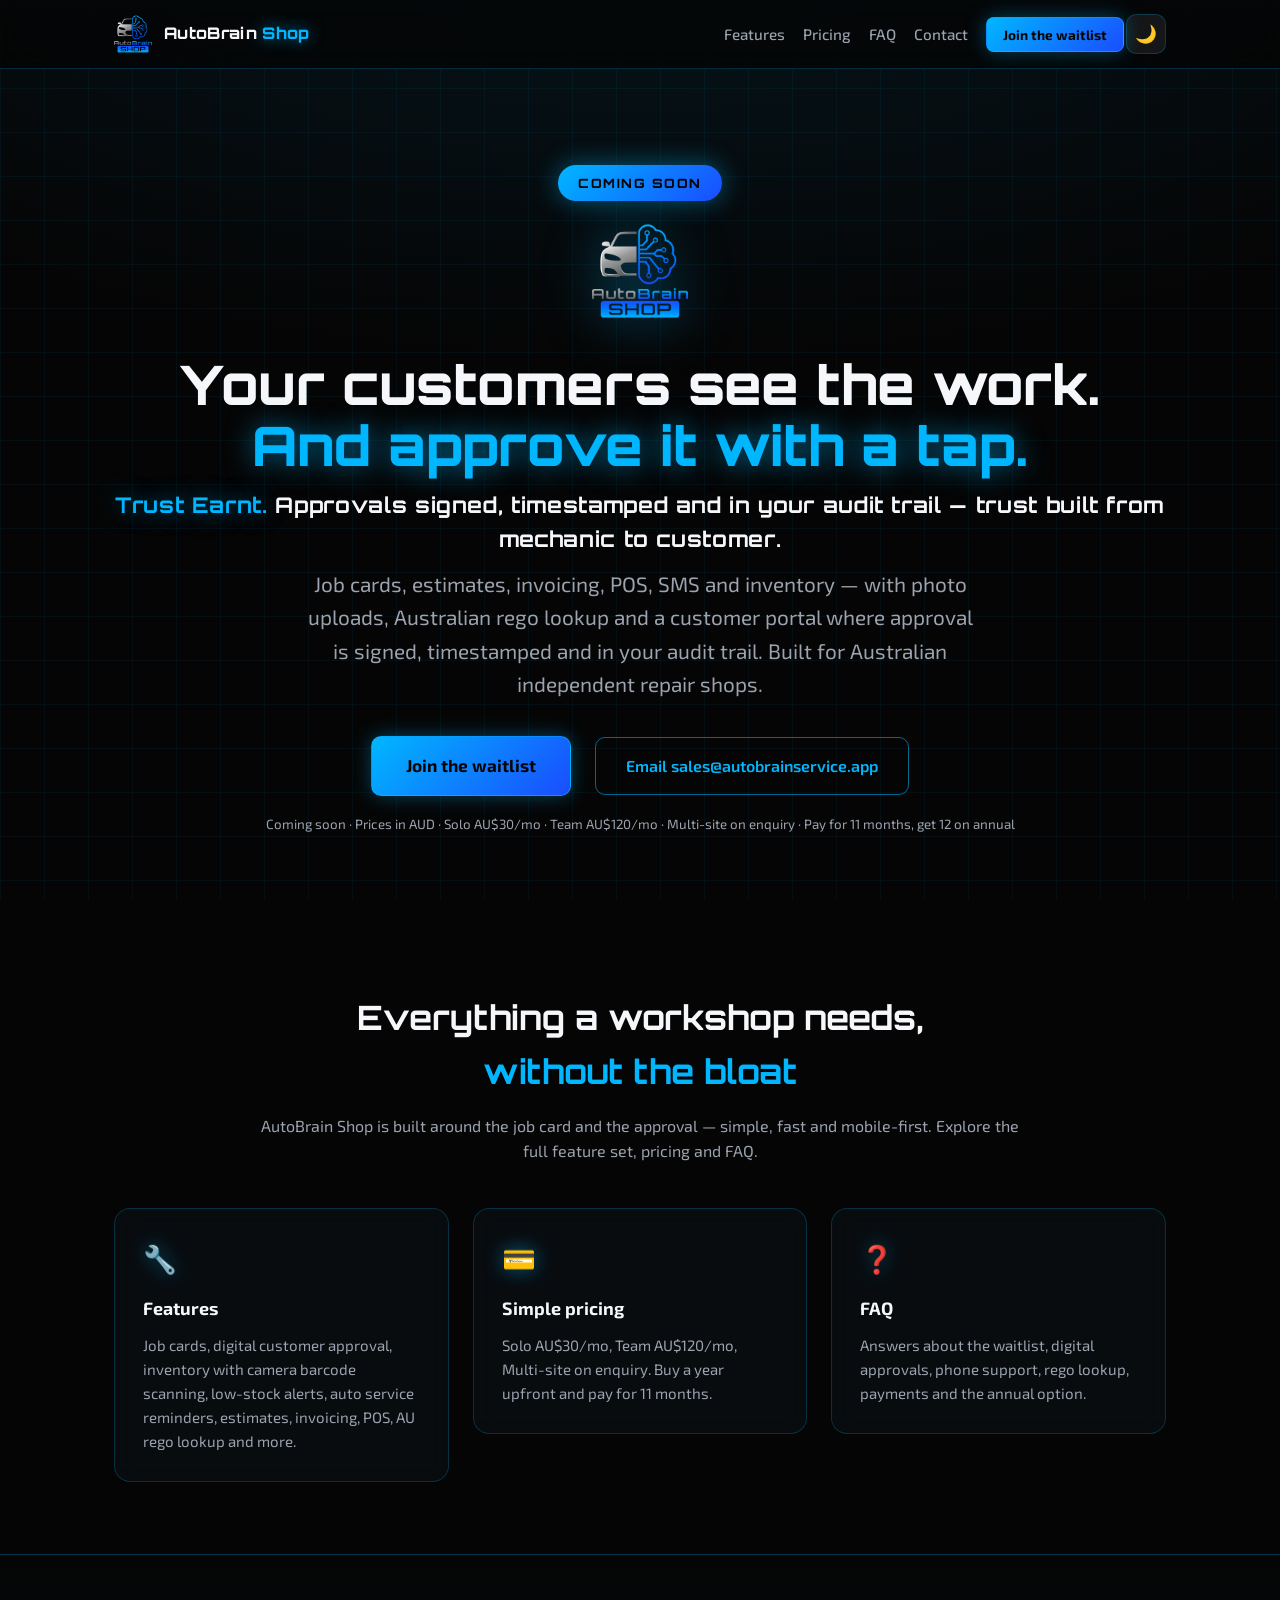
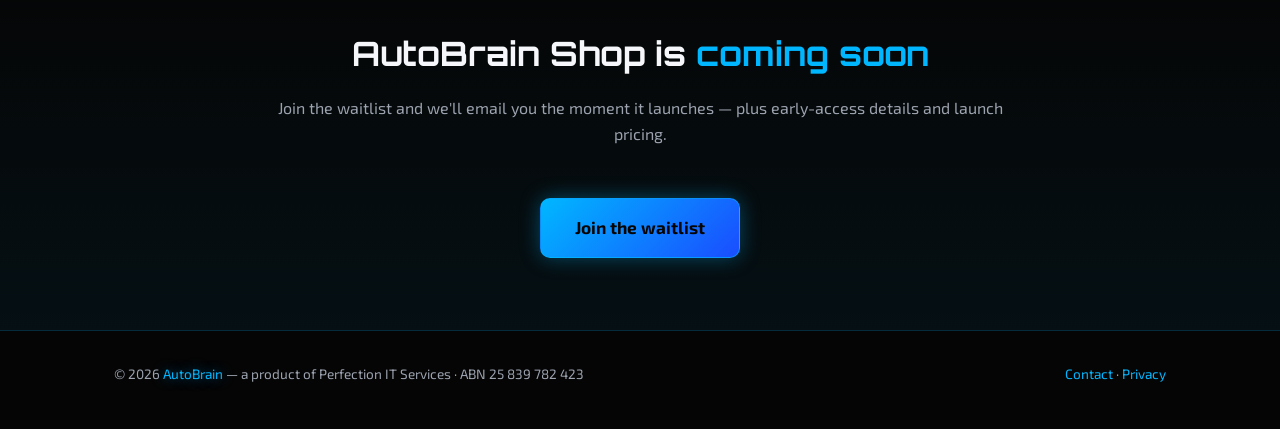
==== index.html @ 422fc1f2 "merge: reconcile with main — keep self-hosted SWA runner + current copy, retain canonical/og:url/og:" ====
<!DOCTYPE html>
<html lang="en" data-theme="dark">
<head>
<meta charset="UTF-8">
<meta name="viewport" content="width=device-width, initial-scale=1.0">
<title>AutoBrain Shop — Trust Earnt. Workshop Software, Coming Soon</title>
<meta name="description" content="Trust Earnt. Workshop software for Australian independent repair shops — coming soon. Job cards, digital customer approval with signed, timestamped approvals and a full audit trail, estimates, invoicing and POS, photo uploads, AU rego lookup, SMS, inventory with barcode scanning. Join the waitlist.">
<meta name="robots" content="index, follow, max-image-preview:large">
<meta name="theme-color" content="#050505">
<link rel="icon" type="image/png" href="assets/favicon.png">
<meta property="og:type" content="website">
<meta property="og:site_name" content="AutoBrain Shop">
<meta property="og:title" content="AutoBrain Shop — Trust Earnt. Workshop Software, Coming Soon">
<meta property="og:description" content="Trust Earnt. Workshop software for Australian independent repair shops — coming soon. Digital approvals signed, timestamped and audited, from mechanic to customer. Join the waitlist.">
<meta name="twitter:card" content="summary_large_image">
<meta name="twitter:title" content="AutoBrain Shop — Trust Earnt. Workshop Software, Coming Soon">
<meta name="twitter:description" content="Trust Earnt. Workshop software for Australian repair shops, coming soon — approvals signed, timestamped and audited. Join the waitlist.">
<link rel="canonical" href="https://shop.autobrainservice.app/">
<meta property="og:url" content="https://shop.autobrainservice.app/">
<meta property="og:image" content="https://autobrainservice.app/assets/og-image.png">
<meta property="og:image:width" content="1200">
<meta property="og:image:height" content="630">
<meta name="twitter:image" content="https://autobrainservice.app/assets/og-image.png">
<script type="application/ld+json">
{
  "@context": "https://schema.org",
  "@graph": [
    {
      "@type": "Organization",
      "@id": "#org",
      "name": "AutoBrain Shop",
      "url": "#",
      "logo": { "@type": "ImageObject", "url": "assets/logo.png" },
      "email": "sales@autobrainservice.app"
    },
    {
      "@type": "WebSite",
      "@id": "#website",
      "url": "#",
      "name": "AutoBrain Shop",
      "publisher": { "@id": "#org" }
    },
    {
      "@type": "SoftwareApplication",
      "@id": "#software",
      "name": "AutoBrain Shop",
      "applicationCategory": "BusinessApplication",
      "operatingSystem": "Web",
      "description": "Workshop management software for Australian independent repair shops — coming soon: job cards, estimates and invoicing, POS, photo uploads, SMS, AU rego lookup, inventory with camera barcode scanning, low-stock alerts, auto service reminders, customer car-link and history, and a customer portal with digital signed approval.",
      "offers": [
        { "@type": "Offer", "name": "Solo shop", "price": "30", "priceCurrency": "AUD", "priceValidUntil": "2026-12-31", "availability": "https://schema.org/PreOrder", "description": "All features including SMS, 1 user. Pay for 11 months get 12 — 2 hours onboarding when you purchase 1 year upfront." },
        { "@type": "Offer", "name": "Team", "price": "120", "priceCurrency": "AUD", "priceValidUntil": "2026-12-31", "availability": "https://schema.org/PreOrder", "description": "Same features as Solo, up to 5 users. Pay for 11 months get 12 — 10 hours onboarding when you purchase 1 year upfront." },
        { "@type": "Offer", "name": "Multi-site / Own instance", "description": "Price on enquiry. Assisted onboarding. Contact sales@autobrainservice.app." }
      ]
    }
  ]
}
</script>
<link rel="preconnect" href="https://fonts.googleapis.com">
<link rel="preconnect" href="https://fonts.gstatic.com" crossorigin>
<link href="https://fonts.googleapis.com/css2?family=Orbitron:wght@500;700;800&family=Exo+2:wght@400;500;600;700&display=swap" rel="stylesheet">
<link rel="stylesheet" href="styles.css">
</head>
<body>

<nav>
  <div class="container">
    <a href="index.html" class="brand" aria-label="AutoBrain Shop home" style="text-decoration:none;color:inherit">
      <img src="assets/logo.png" alt="AutoBrain Shop logo" width="38" height="38">
      <span><span class="a">AutoBrain</span> <span class="b">Shop</span></span>
    </a>
    <ul>
      <li><a href="features.html">Features</a></li>
      <li><a href="pricing.html">Pricing</a></li>
      <li><a href="faq.html">FAQ</a></li>
      <li><a href="contact.html">Contact</a></li>
      <li><a class="cta nav-cta" href="contact.html">Join the waitlist</a></li>
      <li class="nav-theme"><button class="theme-btn" id="themeBtn" title="Toggle theme" aria-label="Toggle light/dark theme">🌙</button></li>
    </ul>
    <button class="hamburger" id="hamburger" aria-label="Menu">☰</button>
  </div>
</nav>

<header class="hero">
  <div class="container">
    <div class="coming-soon" role="note">Coming soon</div>
    <div class="logo-badge"><img src="assets/logo.png" alt="AutoBrain Shop" width="96" height="96" fetchpriority="high"></div>
    <h1>Your customers see the work.<br><span class="b">And approve it with a tap.</span></h1>
    <p class="tagline"><span class="b">Trust Earnt.</span> Approvals signed, timestamped and in your audit trail — trust built from mechanic to customer.</p>
    <p class="sub">Job cards, estimates, invoicing, POS, SMS and inventory — with photo uploads, Australian rego lookup and a customer portal where approval is signed, timestamped and in your audit trail. Built for Australian independent repair shops.</p>
    <div style="display:flex;justify-content:center;align-items:center;flex-wrap:wrap;gap:12px">
      <a class="cta" href="contact.html">Join the waitlist</a>
      <a class="cta-outline" href="mailto:sales@autobrainservice.app">Email sales@autobrainservice.app</a>
    </div>
    <small>Coming soon · Prices in AUD · Solo AU$30/mo · Team AU$120/mo · Multi-site on enquiry · Pay for 11 months, get 12 on annual</small>
  </div>
</header>

<section>
  <div class="container">
    <h2>Everything a workshop needs,<br><span class="b">without the bloat</span></h2>
    <p class="lead">AutoBrain Shop is built around the job card and the approval — simple, fast and mobile-first. Explore the full feature set, pricing and FAQ.</p>
    <div class="grid">
      <a href="features.html" style="text-decoration:none;color:inherit">
        <div class="card">
          <span class="icon">🔧</span><h3>Features</h3>
          <p>Job cards, digital customer approval, inventory with camera barcode scanning, low-stock alerts, auto service reminders, estimates, invoicing, POS, AU rego lookup and more.</p>
        </div>
      </a>
      <a href="pricing.html" style="text-decoration:none;color:inherit">
        <div class="card">
          <span class="icon">💳</span><h3>Simple pricing</h3>
          <p>Solo AU$30/mo, Team AU$120/mo, Multi-site on enquiry. Buy a year upfront and pay for 11 months.</p>
        </div>
      </a>
      <a href="faq.html" style="text-decoration:none;color:inherit">
        <div class="card">
          <span class="icon">❓</span><h3>FAQ</h3>
          <p>Answers about the waitlist, digital approvals, phone support, rego lookup, payments and the annual option.</p>
        </div>
      </a>
    </div>
  </div>
</section>

<section id="contact">
  <div class="container" style="text-align:center">
    <h2>AutoBrain Shop is <span class="b">coming soon</span></h2>
    <p class="lead">Join the waitlist and we'll email you the moment it launches — plus early-access details and launch pricing.</p>
    <a class="cta" href="contact.html">Join the waitlist</a>
  </div>
</section>

<footer>
  <div class="container">
    <div>© 2026 <span class="glow">AutoBrain</span> — a product of Perfection IT Services · ABN 25 839 782 423</div>
    <div><a href="mailto:sales@autobrainservice.app">Contact</a> · <a href="privacy.html">Privacy</a></div>
  </div>
</footer>

<script src="nav.js"></script>
</body>
</html>
---- styles.css ----
:root{
  --bg:#050505;--bg2:#0a0e14;--surface:rgba(245,247,250,0.04);--surface-strong:rgba(245,247,250,0.07);
  --border:rgba(0,183,255,0.22);--border-glow:rgba(0,183,255,0.55);--primary:#00B7FF;--accent:#007BFF;
  --secondary:#1A4DFF;--white:#F5F7FA;--muted:#9CA3AF;--card-bg:rgba(13,17,23,0.6);--text:#F5F7FA;
  --shadow:0 0 24px rgba(0,183,255,0.10);--grid-line:rgba(0,183,255,0.05);
}
[data-theme="light"]{
  --bg:#F5F7FA;--bg2:#ffffff;--surface:rgba(5,5,5,0.03);--surface-strong:rgba(5,5,5,0.05);
  --border:rgba(0,123,255,0.25);--border-glow:rgba(0,183,255,0.6);--primary:#007BFF;--accent:#007BFF;
  --secondary:#1A4DFF;--white:#0B1220;--muted:#5B6472;--card-bg:rgba(255,255,255,0.75);--text:#0B1220;
  --shadow:0 8px 30px rgba(26,77,255,0.10);--grid-line:rgba(0,123,255,0.06);
}
*{box-sizing:border-box;margin:0;padding:0}
html{scroll-behavior:smooth}
body{
  font-family:"Exo 2",ui-sans-serif,system-ui,sans-serif;background:var(--bg);color:var(--text);line-height:1.6;
  transition:background .3s ease,color .3s ease;
  background-image:
    radial-gradient(ellipse 80% 50% at 50% -10%, rgba(0,183,255,0.10), transparent),
    linear-gradient(var(--grid-line) 1px, transparent 1px),
    linear-gradient(90deg, var(--grid-line) 1px, transparent 1px);
  background-size:auto,44px 44px,44px 44px;background-attachment:fixed;
}
.container{max-width:1100px;margin:0 auto;padding:0 24px}
a{color:var(--primary);text-decoration:none}
a:hover{text-shadow:0 0 12px rgba(0,183,255,0.6)}

/* nav */
nav{position:sticky;top:0;z-index:20;background:color-mix(in srgb,var(--bg) 78%,transparent);backdrop-filter:blur(14px);border-bottom:1px solid var(--border)}
nav .container{display:flex;align-items:center;justify-content:space-between;height:68px}
.brand{display:flex;align-items:center;gap:12px;font-family:"Orbitron",sans-serif;font-weight:800;letter-spacing:.02em}
.brand img{height:38px;width:auto}
.brand .a{color:var(--white)}
.brand .b{color:var(--primary);text-shadow:0 0 16px rgba(0,183,255,0.7)}
nav ul{list-style:none;display:none;flex-direction:column;align-items:flex-start;position:absolute;top:68px;left:0;right:0;background:var(--bg);border-bottom:1px solid var(--border);padding:14px 24px;gap:6px}
nav ul.open{display:flex}
nav ul a{color:var(--muted);font-weight:500;font-size:.95rem;padding:6px 8px;border-radius:8px}
nav ul a:hover{color:var(--primary);background:var(--surface-strong)}
nav ul li:not(.nav-theme){display:block}
nav .cta.nav-cta{padding:8px 14px;font-size:.85rem;margin-top:6px;border-radius:8px}
@media(min-width:901px){
  nav ul{position:static;display:flex;flex-direction:row;align-items:center;background:none;border:none;padding:0;gap:2px}
  nav ul a{white-space:nowrap}
  nav .cta.nav-cta{margin:0 0 0 8px;padding:8px 16px}
}
.theme-btn,.hamburger{background:var(--surface-strong);border:1px solid var(--border);color:var(--white);width:40px;height:40px;border-radius:10px;cursor:pointer;font-size:1.1rem;display:flex;align-items:center;justify-content:center}
.theme-btn:hover,.hamburger:hover{border-color:var(--border-glow);box-shadow:0 0 14px rgba(0,183,255,0.3)}
.hamburger{display:flex}
@media(min-width:901px){.hamburger{display:none}}
.cta{background:linear-gradient(135deg,var(--primary),var(--secondary));color:#050505!important;font-weight:700;padding:10px 22px;border-radius:10px;border:1px solid var(--border-glow);box-shadow:0 0 20px rgba(0,183,255,0.35)}
.cta:hover{color:#050505!important;box-shadow:0 0 30px rgba(0,183,255,0.55);text-shadow:none}
.cta-outline{background:transparent;border:1px solid var(--border-glow);color:var(--primary)!important;font-weight:600;padding:15px 30px;border-radius:10px;display:inline-block;margin-left:12px}
.cta-outline:hover{box-shadow:0 0 24px rgba(0,183,255,0.35);color:var(--primary)!important}

/* hero */
.hero{padding:96px 0 84px;text-align:center;position:relative}
.coming-soon{display:inline-block;background:linear-gradient(135deg,var(--primary),var(--secondary));color:#050505;font-weight:800;font-family:"Orbitron",sans-serif;letter-spacing:.12em;text-transform:uppercase;font-size:.8rem;padding:8px 20px;border-radius:999px;margin-bottom:22px;box-shadow:0 0 26px rgba(0,183,255,0.45);animation:soon-pulse 2.4s ease-in-out infinite}
.hero .coming-soon{display:table;margin:0 auto 22px}
@keyframes soon-pulse{0%,100%{transform:scale(1)}50%{transform:scale(1.05)}}
.hero .logo-badge{display:inline-block;margin-bottom:28px;animation:float 5s ease-in-out infinite}
.hero .logo-badge img{height:96px;filter:drop-shadow(0 0 26px rgba(0,183,255,0.55))}
@keyframes float{0%,100%{transform:translateY(0)}50%{transform:translateY(-8px)}}
.hero h1{font-family:"Orbitron",sans-serif;font-size:clamp(2rem,5vw,3.4rem);line-height:1.12;font-weight:800;margin-bottom:12px}
.hero h1 .b{color:var(--primary);text-shadow:0 0 28px rgba(0,183,255,0.6)}
.hero .tagline{font-family:"Orbitron",sans-serif;font-size:clamp(1.05rem,2vw,1.35rem);font-weight:700;letter-spacing:.03em;margin:0 0 10px}
.hero .tagline .b{color:var(--primary);text-shadow:0 0 22px rgba(0,183,255,0.55)}
.hero p.sub{font-size:clamp(1.05rem,2.5vw,1.3rem);color:var(--muted);max-width:680px;margin:0 auto 36px}
.hero .cta{font-size:1.08rem;padding:15px 34px}
.hero small{display:block;margin-top:18px;color:var(--muted)}

/* sections */
section{padding:72px 0}
section h2{font-family:"Orbitron",sans-serif;font-size:clamp(1.5rem,3vw,2.1rem);margin-bottom:14px;text-align:center}
section h2 .b{color:var(--primary)}
.lead{color:var(--muted);max-width:760px;margin:0 auto 44px;text-align:center}
.grid{display:grid;grid-template-columns:repeat(auto-fit,minmax(280px,1fr));gap:24px}
.card{background:var(--card-bg);border:1px solid var(--border);border-radius:16px;padding:28px;backdrop-filter:blur(12px);transition:transform .2s ease,border-color .2s ease,box-shadow .2s ease}
.card:hover{transform:translateY(-4px);border-color:var(--border-glow)}
.card .icon{font-size:1.7rem;display:block;margin-bottom:14px;filter:drop-shadow(0 0 10px rgba(0,183,255,0.5))}
.card h3{font-size:1.12rem;margin-bottom:10px;font-weight:700}
.card p{color:var(--muted);font-size:.94rem}

/* pricing */
#pricing .grid{grid-template-columns:repeat(3,1fr)}
@media(max-width:900px){#pricing .grid{grid-template-columns:repeat(2,1fr)}}
@media(max-width:540px){#pricing .grid{grid-template-columns:1fr}}
#pricing .card{text-align:center;position:relative;padding:36px 28px}
.price{font-family:"Orbitron",sans-serif;font-size:2.6rem;font-weight:800;margin:16px 0 4px;color:var(--primary);text-shadow:0 0 22px rgba(0,183,255,0.4)}
.price span{font-size:.95rem;font-weight:400;color:var(--muted);font-family:"Exo 2",sans-serif}
.card .tier-tag{font-family:"Orbitron",sans-serif;font-size:.72rem;letter-spacing:.14em;color:var(--primary);text-transform:uppercase;margin-bottom:6px}
.card ul{list-style:none;text-align:left;margin:22px 0;color:var(--muted);font-size:.95rem}
.card ul li{padding:8px 0;border-bottom:1px solid var(--border);display:flex;gap:10px;align-items:center}
.card ul li::before{content:"✓";color:var(--primary);font-weight:800;text-shadow:0 0 8px rgba(0,183,255,0.7)}
.terms{color:var(--muted);font-size:.85rem;max-width:860px;margin:44px auto 0;text-align:center;line-height:1.7}
.popular{border:2px solid var(--border-glow);box-shadow:0 0 34px rgba(0,183,255,0.22)}
.popular .badge{position:absolute;top:-13px;left:50%;transform:translateX(-50%);background:linear-gradient(135deg,var(--primary),var(--secondary));color:#050505;font-size:.7rem;font-weight:800;padding:5px 16px;border-radius:999px;letter-spacing:.08em;font-family:"Orbitron",sans-serif}
.promo-note{display:block;margin:-12px 0 18px;color:var(--muted);font-size:.82rem;line-height:1.5}
.promo-note strong{color:var(--primary)}

/* steps */
ol.steps{counter-reset:step;list-style:none;max-width:860px;margin:0 auto}
ol.steps li{counter-increment:step;padding:18px 0 18px 60px;position:relative;border-bottom:1px solid var(--border)}
ol.steps li::before{content:counter(step);position:absolute;left:0;top:18px;width:38px;height:38px;background:linear-gradient(135deg,var(--primary),var(--secondary));color:#050505;border-radius:10px;display:flex;align-items:center;justify-content:center;font-weight:800;font-family:"Orbitron",sans-serif;box-shadow:0 0 16px rgba(0,183,255,0.35)}
ol.steps li strong{color:var(--text)}
ol.steps li p{color:var(--muted);font-size:.95rem}

/* faq */
.faq{max-width:760px;margin:0 auto}
.faq details{background:var(--card-bg);border:1px solid var(--border);border-radius:12px;margin-bottom:12px;backdrop-filter:blur(12px);overflow:hidden}
.faq summary{cursor:pointer;font-weight:600;padding:16px 20px;list-style:none;display:flex;justify-content:space-between;align-items:center;gap:12px}
.faq summary::-webkit-details-marker{display:none}
.faq summary::after{content:"+";color:var(--primary);font-size:1.2rem;font-weight:800;transition:transform .2s}
.faq details[open] summary::after{transform:rotate(45deg)}
.faq details p{padding:0 20px 18px;color:var(--muted);font-size:.95rem}

/* contact */
#contact{background:linear-gradient(180deg,transparent,rgba(0,183,255,0.06));border-top:1px solid var(--border)}
#contact .cta{font-size:1.08rem;padding:15px 34px;display:inline-block;margin-top:8px}

/* waitlist form */
.waitlist-form{display:flex;flex-direction:column;gap:8px;text-align:left;max-width:440px;margin:0 auto;padding:24px;background:var(--card-bg);border:1px solid var(--border);border-radius:16px;backdrop-filter:blur(12px)}
.waitlist-form label{font-size:.85rem;font-weight:600;color:var(--muted);margin-top:8px}
.waitlist-form input{background:var(--bg2);border:1px solid var(--border);border-radius:10px;color:var(--text);padding:12px 14px;font-size:.95rem;font-family:inherit}
.waitlist-form input:focus{outline:none;border-color:var(--border-glow);box-shadow:0 0 14px rgba(0,183,255,0.3)}

/* footer */
footer{border-top:1px solid var(--border);padding:32px 0 44px;color:var(--muted);font-size:.85rem}
footer .container{display:flex;flex-direction:column;gap:8px;align-items:center;text-align:center}
footer .glow{color:var(--primary);text-shadow:0 0 12px rgba(0,183,255,0.5)}
@media(min-width:701px){footer .container{flex-direction:row;justify-content:space-between;align-items:flex-start;text-align:left}}
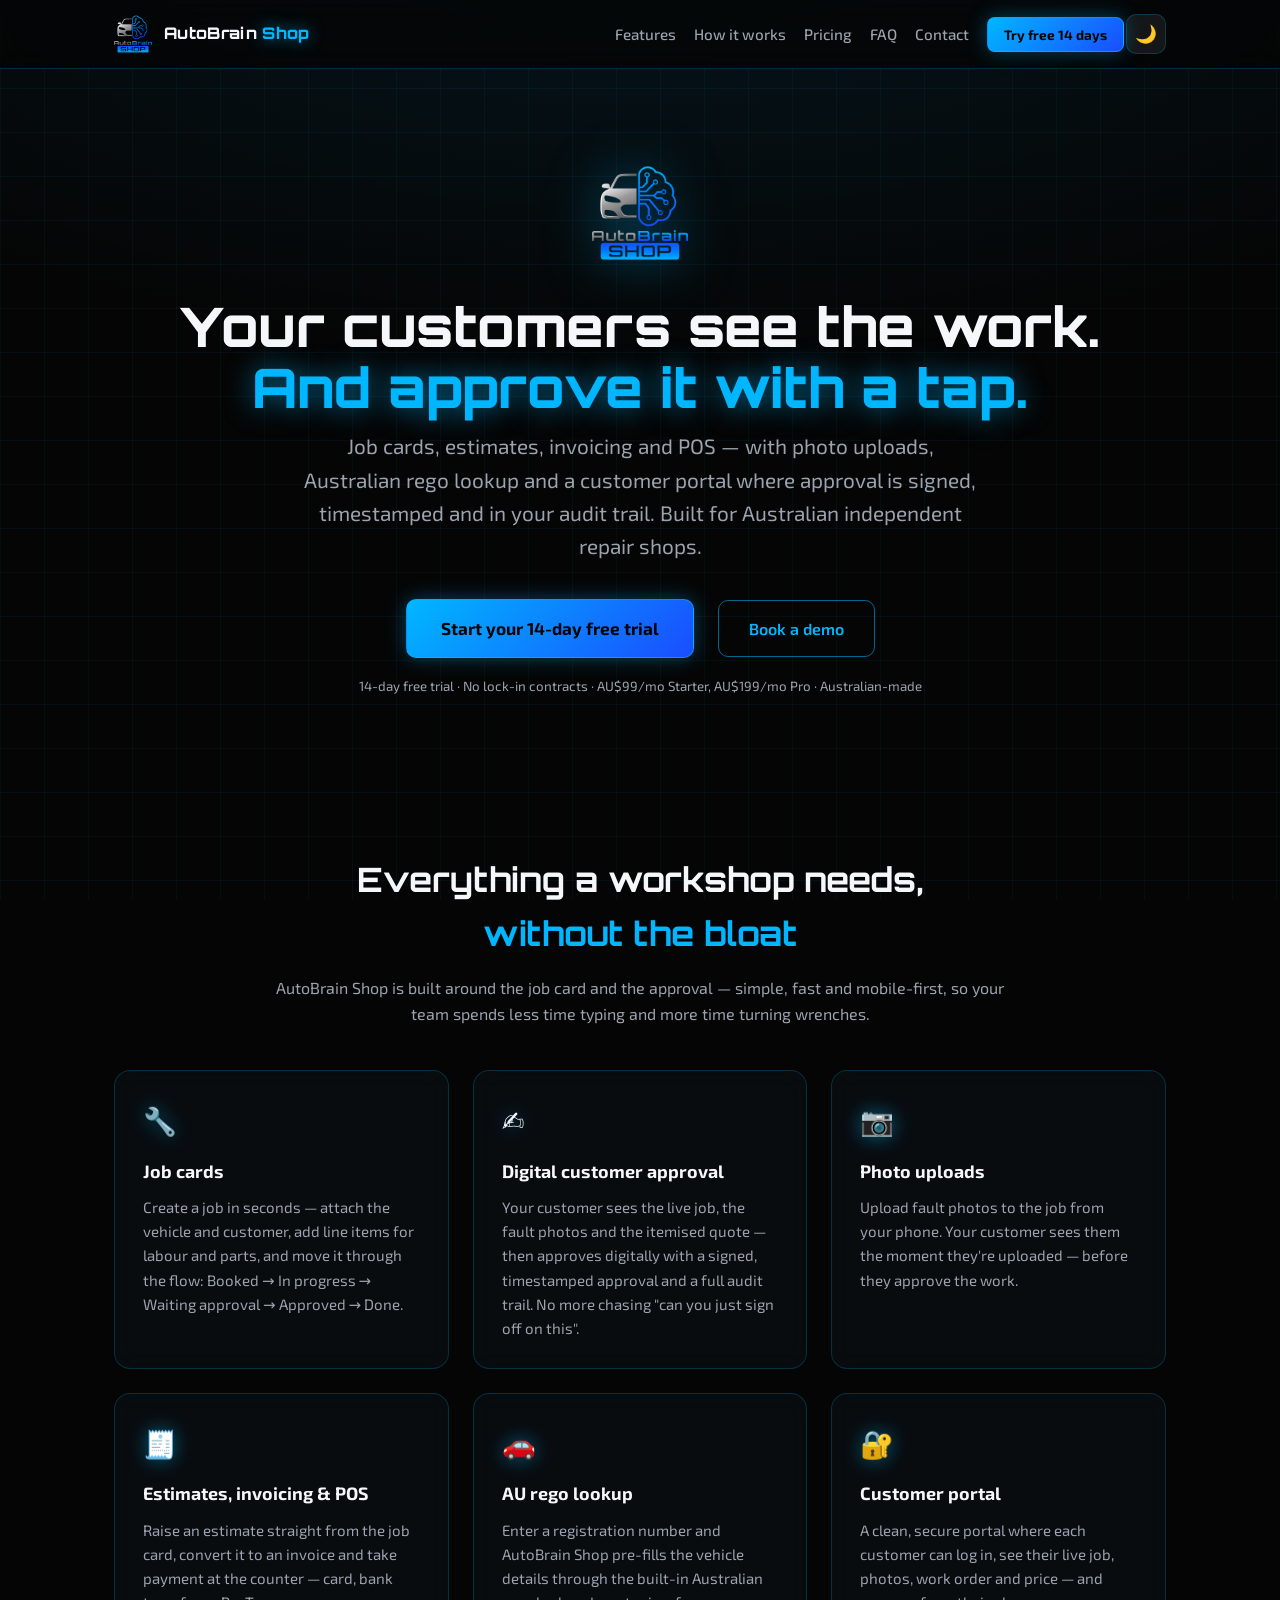
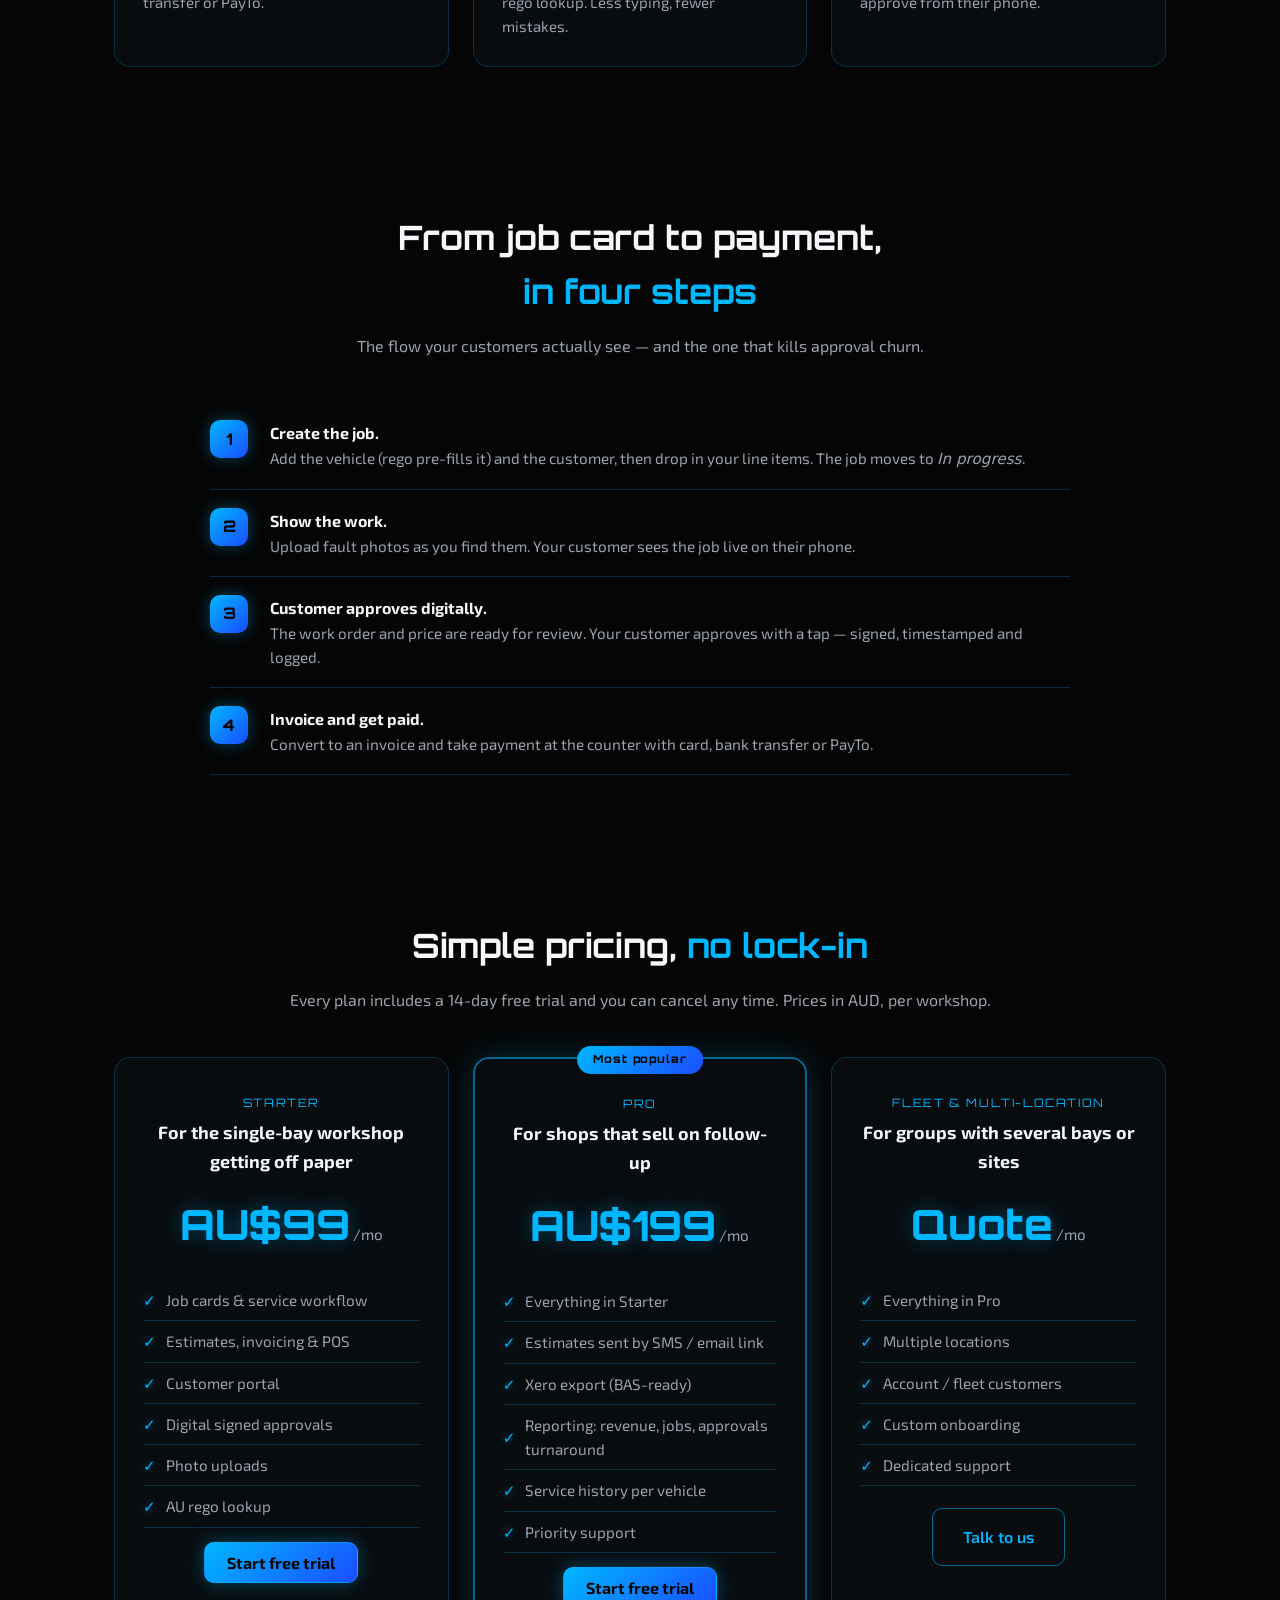
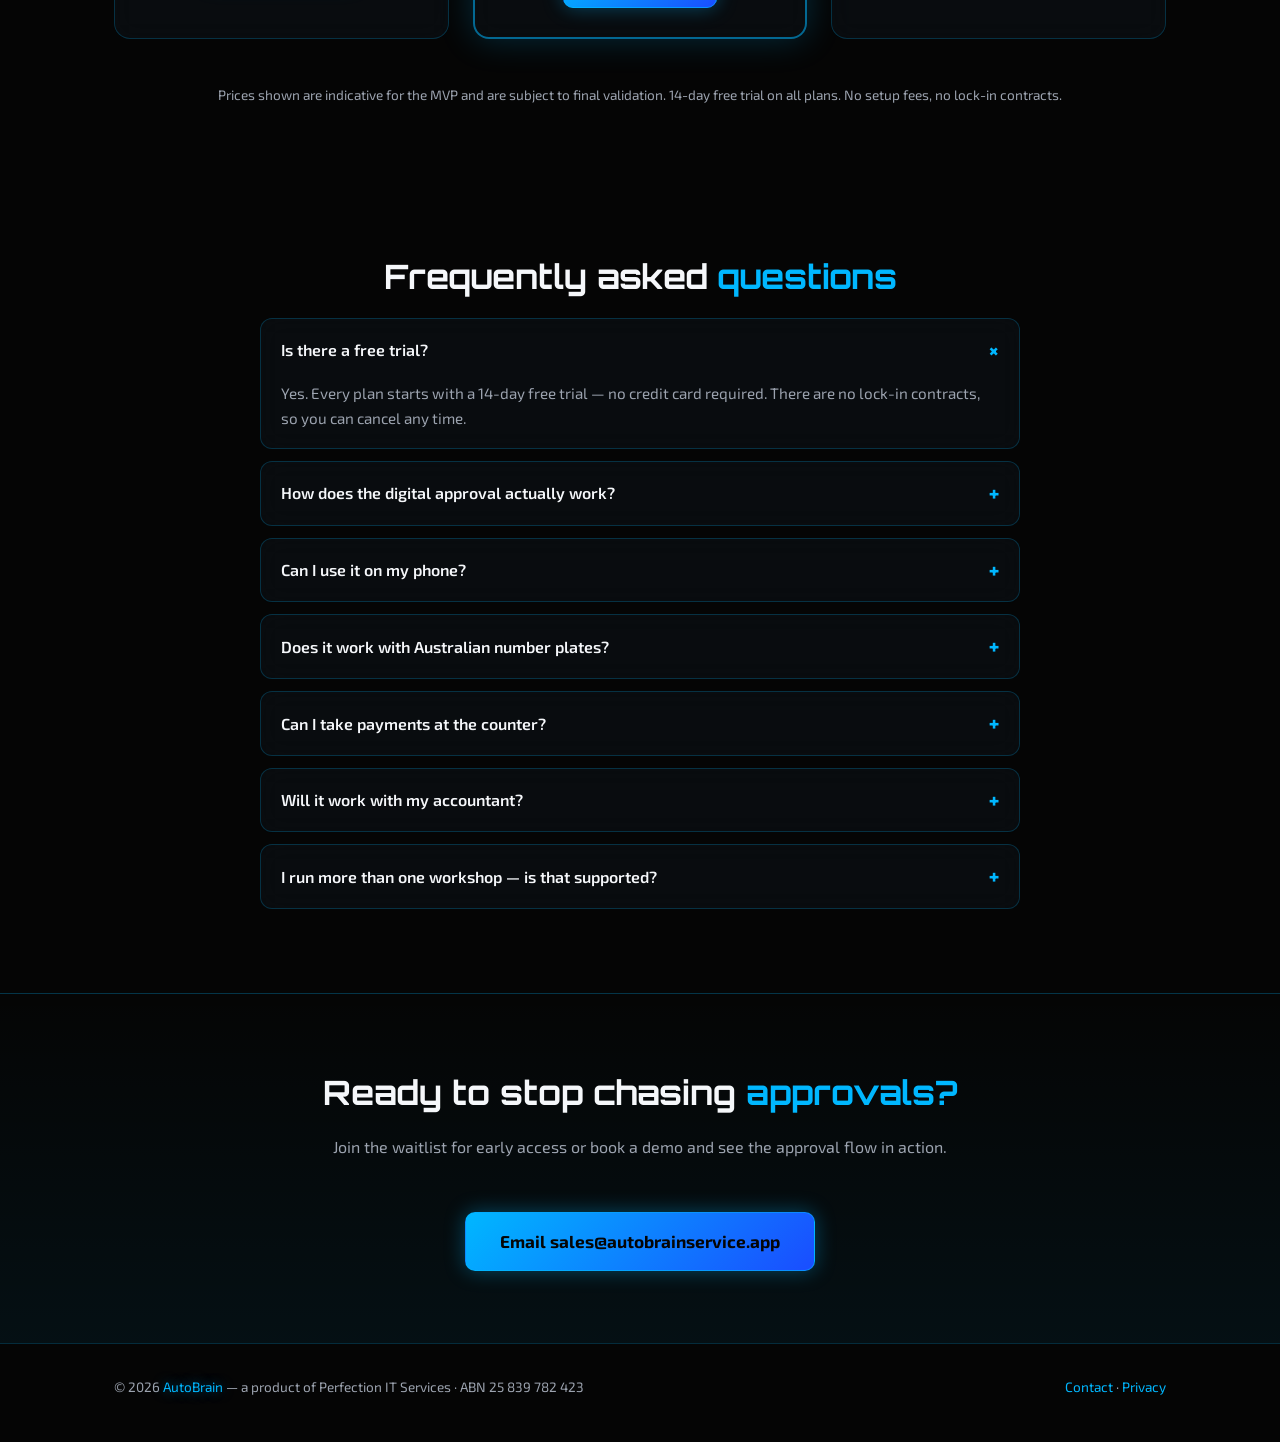
==== commit 9ccc27e2: "SEO: add hreflang en-AU to all pages" ====
--- a/index.html
+++ b/index.html
@@ -3,18 +3,18 @@
 <head>
 <meta charset="UTF-8">
 <meta name="viewport" content="width=device-width, initial-scale=1.0">
-<title>AutoBrain Shop — Trust Earnt. Workshop Software, Coming Soon</title>
-<meta name="description" content="Trust Earnt. Workshop software for Australian independent repair shops — coming soon. Job cards, digital customer approval with signed, timestamped approvals and a full audit trail, estimates, invoicing and POS, photo uploads, AU rego lookup, SMS, inventory with barcode scanning. Join the waitlist.">
+<title>AutoBrain Shop — Workshop Software with Digital Customer Approval</title>
+<meta name="description" content="The workshop app where your customers see the work and approve it with a tap. Job cards, invoicing, POS, photo uploads, Australian rego lookup and a customer portal with digital signed approval. Made for Australian independent repair shops.">
 <meta name="robots" content="index, follow, max-image-preview:large">
 <meta name="theme-color" content="#050505">
-<link rel="icon" type="image/png" href="assets/favicon.png">
+<link rel="icon" type="image/png" href="assets/logo.png">
 <meta property="og:type" content="website">
 <meta property="og:site_name" content="AutoBrain Shop">
-<meta property="og:title" content="AutoBrain Shop — Trust Earnt. Workshop Software, Coming Soon">
-<meta property="og:description" content="Trust Earnt. Workshop software for Australian independent repair shops — coming soon. Digital approvals signed, timestamped and audited, from mechanic to customer. Join the waitlist.">
+<meta property="og:title" content="AutoBrain Shop — Workshop Software with Digital Customer Approval">
+<meta property="og:description" content="The workshop app where your customers see the work and approve it with a tap. Job cards, invoicing, POS, photo uploads, Australian rego lookup and digital signed approval.">
 <meta name="twitter:card" content="summary_large_image">
-<meta name="twitter:title" content="AutoBrain Shop — Trust Earnt. Workshop Software, Coming Soon">
-<meta name="twitter:description" content="Trust Earnt. Workshop software for Australian repair shops, coming soon — approvals signed, timestamped and audited. Join the waitlist.">
+<meta name="twitter:title" content="AutoBrain Shop — Workshop Software with Digital Customer Approval">
+<meta name="twitter:description" content="The workshop app where your customers see the work and approve it with a tap.">
 <link rel="canonical" href="https://shop.autobrainservice.app/">
 <meta property="og:url" content="https://shop.autobrainservice.app/">
 <meta property="og:image" content="https://autobrainservice.app/assets/og-image.png">
@@ -46,11 +46,36 @@
       "name": "AutoBrain Shop",
       "applicationCategory": "BusinessApplication",
       "operatingSystem": "Web",
-      "description": "Workshop management software for Australian independent repair shops — coming soon: job cards, estimates and invoicing, POS, photo uploads, SMS, AU rego lookup, inventory with camera barcode scanning, low-stock alerts, auto service reminders, customer car-link and history, and a customer portal with digital signed approval.",
+      "description": "Workshop management software for Australian independent repair shops: job cards, estimates and invoicing, POS, photo uploads, AU rego lookup and a customer portal with digital signed approval.",
       "offers": [
-        { "@type": "Offer", "name": "Solo shop", "price": "30", "priceCurrency": "AUD", "priceValidUntil": "2026-12-31", "availability": "https://schema.org/PreOrder", "description": "All features including SMS, 1 user. Pay for 11 months get 12 — 2 hours onboarding when you purchase 1 year upfront." },
-        { "@type": "Offer", "name": "Team", "price": "120", "priceCurrency": "AUD", "priceValidUntil": "2026-12-31", "availability": "https://schema.org/PreOrder", "description": "Same features as Solo, up to 5 users. Pay for 11 months get 12 — 10 hours onboarding when you purchase 1 year upfront." },
-        { "@type": "Offer", "name": "Multi-site / Own instance", "description": "Price on enquiry. Assisted onboarding. Contact sales@autobrainservice.app." }
+        { "@type": "Offer", "name": "Starter", "price": "99", "priceCurrency": "AUD" },
+        { "@type": "Offer", "name": "Pro", "price": "199", "priceCurrency": "AUD" }
+      ]
+    },
+    {
+      "@type": "FAQPage",
+      "@id": "#faq",
+      "mainEntity": [
+        {
+          "@type": "Question",
+          "name": "Is there a free trial?",
+          "acceptedAnswer": { "@type": "Answer", "text": "Yes. Every plan starts with a 14-day free trial and there are no lock-in contracts." }
+        },
+        {
+          "@type": "Question",
+          "name": "How does the customer approval work?",
+          "acceptedAnswer": { "@type": "Answer", "text": "When a job is ready, your customer logs into a secure portal, sees the fault photos and the itemised work order with price, and approves it digitally with a signed, timestamped approval that is kept in your audit trail." }
+        },
+        {
+          "@type": "Question",
+          "name": "Does it work with Australian number plates?",
+          "acceptedAnswer": { "@type": "Answer", "text": "Yes. Enter a registration number and AutoBrain Shop pre-fills the vehicle details via the built-in Australian rego lookup." }
+        },
+        {
+          "@type": "Question",
+          "name": "Can I take payments at the counter?",
+          "acceptedAnswer": { "@type": "Answer", "text": "Yes. Convert any estimate into an invoice and take payment by card, bank transfer or PayTo at the counter." }
+        }
       ]
     }
   ]
@@ -60,6 +85,7 @@
 <link rel="preconnect" href="https://fonts.gstatic.com" crossorigin>
 <link href="https://fonts.googleapis.com/css2?family=Orbitron:wght@500;700;800&family=Exo+2:wght@400;500;600;700&display=swap" rel="stylesheet">
 <link rel="stylesheet" href="styles.css">
+<link rel="alternate" hreflang="en-AU" href="https://shop.autobrainservice.app/">
 </head>
 <body>
 
@@ -70,11 +96,12 @@
       <span><span class="a">AutoBrain</span> <span class="b">Shop</span></span>
     </a>
     <ul>
-      <li><a href="features.html">Features</a></li>
-      <li><a href="pricing.html">Pricing</a></li>
-      <li><a href="faq.html">FAQ</a></li>
-      <li><a href="contact.html">Contact</a></li>
-      <li><a class="cta nav-cta" href="contact.html">Join the waitlist</a></li>
+      <li><a href="#features">Features</a></li>
+      <li><a href="#how-it-works">How it works</a></li>
+      <li><a href="#pricing">Pricing</a></li>
+      <li><a href="#faq">FAQ</a></li>
+      <li><a href="#contact">Contact</a></li>
+      <li><a class="cta nav-cta" href="#pricing">Try free 14 days</a></li>
       <li class="nav-theme"><button class="theme-btn" id="themeBtn" title="Toggle theme" aria-label="Toggle light/dark theme">🌙</button></li>
     </ul>
     <button class="hamburger" id="hamburger" aria-label="Menu">☰</button>
@@ -83,51 +110,156 @@
 
 <header class="hero">
   <div class="container">
-    <div class="coming-soon" role="note">Coming soon</div>
     <div class="logo-badge"><img src="assets/logo.png" alt="AutoBrain Shop" width="96" height="96" fetchpriority="high"></div>
     <h1>Your customers see the work.<br><span class="b">And approve it with a tap.</span></h1>
-    <p class="tagline"><span class="b">Trust Earnt.</span> Approvals signed, timestamped and in your audit trail — trust built from mechanic to customer.</p>
-    <p class="sub">Job cards, estimates, invoicing, POS, SMS and inventory — with photo uploads, Australian rego lookup and a customer portal where approval is signed, timestamped and in your audit trail. Built for Australian independent repair shops.</p>
+    <p class="sub">Job cards, estimates, invoicing and POS — with photo uploads, Australian rego lookup and a customer portal where approval is signed, timestamped and in your audit trail. Built for Australian independent repair shops.</p>
     <div style="display:flex;justify-content:center;align-items:center;flex-wrap:wrap;gap:12px">
-      <a class="cta" href="contact.html">Join the waitlist</a>
-      <a class="cta-outline" href="mailto:sales@autobrainservice.app">Email sales@autobrainservice.app</a>
-    </div>
-    <small>Coming soon · Prices in AUD · Solo AU$30/mo · Team AU$120/mo · Multi-site on enquiry · Pay for 11 months, get 12 on annual</small>
+      <a class="cta" href="#pricing">Start your 14-day free trial</a>
+      <a class="cta-outline" href="#contact">Book a demo</a>
+    </div>
+    <small>14-day free trial · No lock-in contracts · AU$99/mo Starter, AU$199/mo Pro · Australian-made</small>
   </div>
 </header>
 
-<section>
+<section id="features">
   <div class="container">
     <h2>Everything a workshop needs,<br><span class="b">without the bloat</span></h2>
-    <p class="lead">AutoBrain Shop is built around the job card and the approval — simple, fast and mobile-first. Explore the full feature set, pricing and FAQ.</p>
+    <p class="lead">AutoBrain Shop is built around the job card and the approval — simple, fast and mobile-first, so your team spends less time typing and more time turning wrenches.</p>
     <div class="grid">
-      <a href="features.html" style="text-decoration:none;color:inherit">
-        <div class="card">
-          <span class="icon">🔧</span><h3>Features</h3>
-          <p>Job cards, digital customer approval, inventory with camera barcode scanning, low-stock alerts, auto service reminders, estimates, invoicing, POS, AU rego lookup and more.</p>
-        </div>
-      </a>
-      <a href="pricing.html" style="text-decoration:none;color:inherit">
-        <div class="card">
-          <span class="icon">💳</span><h3>Simple pricing</h3>
-          <p>Solo AU$30/mo, Team AU$120/mo, Multi-site on enquiry. Buy a year upfront and pay for 11 months.</p>
-        </div>
-      </a>
-      <a href="faq.html" style="text-decoration:none;color:inherit">
-        <div class="card">
-          <span class="icon">❓</span><h3>FAQ</h3>
-          <p>Answers about the waitlist, digital approvals, phone support, rego lookup, payments and the annual option.</p>
-        </div>
-      </a>
+      <div class="card">
+        <span class="icon">🔧</span><h3>Job cards</h3>
+        <p>Create a job in seconds — attach the vehicle and customer, add line items for labour and parts, and move it through the flow: Booked → In progress → Waiting approval → Approved → Done.</p>
+      </div>
+      <div class="card">
+        <span class="icon">✍️</span><h3>Digital customer approval</h3>
+        <p>Your customer sees the live job, the fault photos and the itemised quote — then approves digitally with a signed, timestamped approval and a full audit trail. No more chasing "can you just sign off on this".</p>
+      </div>
+      <div class="card">
+        <span class="icon">📷</span><h3>Photo uploads</h3>
+        <p>Upload fault photos to the job from your phone. Your customer sees them the moment they're uploaded — before they approve the work.</p>
+      </div>
+      <div class="card">
+        <span class="icon">🧾</span><h3>Estimates, invoicing &amp; POS</h3>
+        <p>Raise an estimate straight from the job card, convert it to an invoice and take payment at the counter — card, bank transfer or PayTo.</p>
+      </div>
+      <div class="card">
+        <span class="icon">🚗</span><h3>AU rego lookup</h3>
+        <p>Enter a registration number and AutoBrain Shop pre-fills the vehicle details through the built-in Australian rego lookup. Less typing, fewer mistakes.</p>
+      </div>
+      <div class="card">
+        <span class="icon">🔐</span><h3>Customer portal</h3>
+        <p>A clean, secure portal where each customer can log in, see their live job, photos, work order and price — and approve from their phone.</p>
+      </div>
+    </div>
+  </div>
+</section>
+
+<section id="how-it-works">
+  <div class="container">
+    <h2>From job card to payment,<br><span class="b">in four steps</span></h2>
+    <p class="lead">The flow your customers actually see — and the one that kills approval churn.</p>
+    <ol class="steps">
+      <li><strong>Create the job.</strong><p>Add the vehicle (rego pre-fills it) and the customer, then drop in your line items. The job moves to <em>In progress</em>.</p></li>
+      <li><strong>Show the work.</strong><p>Upload fault photos as you find them. Your customer sees the job live on their phone.</p></li>
+      <li><strong>Customer approves digitally.</strong><p>The work order and price are ready for review. Your customer approves with a tap — signed, timestamped and logged.</p></li>
+      <li><strong>Invoice and get paid.</strong><p>Convert to an invoice and take payment at the counter with card, bank transfer or PayTo.</p></li>
+    </ol>
+  </div>
+</section>
+
+<section id="pricing">
+  <div class="container">
+    <h2>Simple pricing, <span class="b">no lock-in</span></h2>
+    <p class="lead">Every plan includes a 14-day free trial and you can cancel any time. Prices in AUD, per workshop.</p>
+    <div class="grid">
+      <div class="card">
+        <div class="tier-tag">Starter</div>
+        <h3>For the single-bay workshop getting off paper</h3>
+        <div class="price">AU$99<span> /mo</span></div>
+        <ul>
+          <li>Job cards &amp; service workflow</li>
+          <li>Estimates, invoicing &amp; POS</li>
+          <li>Customer portal</li>
+          <li>Digital signed approvals</li>
+          <li>Photo uploads</li>
+          <li>AU rego lookup</li>
+        </ul>
+        <a class="cta" href="#contact">Start free trial</a>
+      </div>
+      <div class="card popular">
+        <div class="badge">Most popular</div>
+        <div class="tier-tag">Pro</div>
+        <h3>For shops that sell on follow-up</h3>
+        <div class="price">AU$199<span> /mo</span></div>
+        <ul>
+          <li>Everything in Starter</li>
+          <li>Estimates sent by SMS / email link</li>
+          <li>Xero export (BAS-ready)</li>
+          <li>Reporting: revenue, jobs, approvals turnaround</li>
+          <li>Service history per vehicle</li>
+          <li>Priority support</li>
+        </ul>
+        <a class="cta" href="#contact">Start free trial</a>
+      </div>
+      <div class="card">
+        <div class="tier-tag">Fleet &amp; multi-location</div>
+        <h3>For groups with several bays or sites</h3>
+        <div class="price">Quote<span> /mo</span></div>
+        <ul>
+          <li>Everything in Pro</li>
+          <li>Multiple locations</li>
+          <li>Account / fleet customers</li>
+          <li>Custom onboarding</li>
+          <li>Dedicated support</li>
+        </ul>
+        <a class="cta-outline" href="#contact" style="margin-left:0">Talk to us</a>
+      </div>
+    </div>
+    <p class="terms">Prices shown are indicative for the MVP and are subject to final validation. 14-day free trial on all plans. No setup fees, no lock-in contracts.</p>
+  </div>
+</section>
+
+<section id="faq">
+  <div class="container">
+    <h2>Frequently asked <span class="b">questions</span></h2>
+    <div class="faq">
+      <details open>
+        <summary>Is there a free trial?</summary>
+        <p>Yes. Every plan starts with a 14-day free trial — no credit card required. There are no lock-in contracts, so you can cancel any time.</p>
+      </details>
+      <details>
+        <summary>How does the digital approval actually work?</summary>
+        <p>When a job is ready for approval, your customer logs into the portal and sees the fault photos and itemised work order with the price. They approve with a tap. The approval is signed, timestamped and kept in the job's audit trail — so you're covered before you start the work.</p>
+      </details>
+      <details>
+        <summary>Can I use it on my phone?</summary>
+        <p>Yes. AutoBrain Shop is mobile-first and works in any browser — phone, tablet or the desktop at the counter. The customer portal is optimised for your customers' phones.</p>
+      </details>
+      <details>
+        <summary>Does it work with Australian number plates?</summary>
+        <p>Yes. Type a registration number and the vehicle details are pre-filled via the built-in Australian rego lookup.</p>
+      </details>
+      <details>
+        <summary>Can I take payments at the counter?</summary>
+        <p>Yes. Convert any estimate into an invoice and take payment at the counter by card, bank transfer or PayTo.</p>
+      </details>
+      <details>
+        <summary>Will it work with my accountant?</summary>
+        <p>The Pro plan includes Xero export that is BAS-ready, so your numbers flow straight into your books.</p>
+      </details>
+      <details>
+        <summary>I run more than one workshop — is that supported?</summary>
+        <p>Yes. The Fleet &amp; multi-location plan covers multiple sites and account customers. Contact us for a quote.</p>
+      </details>
     </div>
   </div>
 </section>
 
 <section id="contact">
   <div class="container" style="text-align:center">
-    <h2>AutoBrain Shop is <span class="b">coming soon</span></h2>
-    <p class="lead">Join the waitlist and we'll email you the moment it launches — plus early-access details and launch pricing.</p>
-    <a class="cta" href="contact.html">Join the waitlist</a>
+    <h2>Ready to stop chasing <span class="b">approvals?</span></h2>
+    <p class="lead">Join the waitlist for early access or book a demo and see the approval flow in action.</p>
+    <a class="cta" href="mailto:sales@autobrainservice.app">Email sales@autobrainservice.app</a>
   </div>
 </section>
 
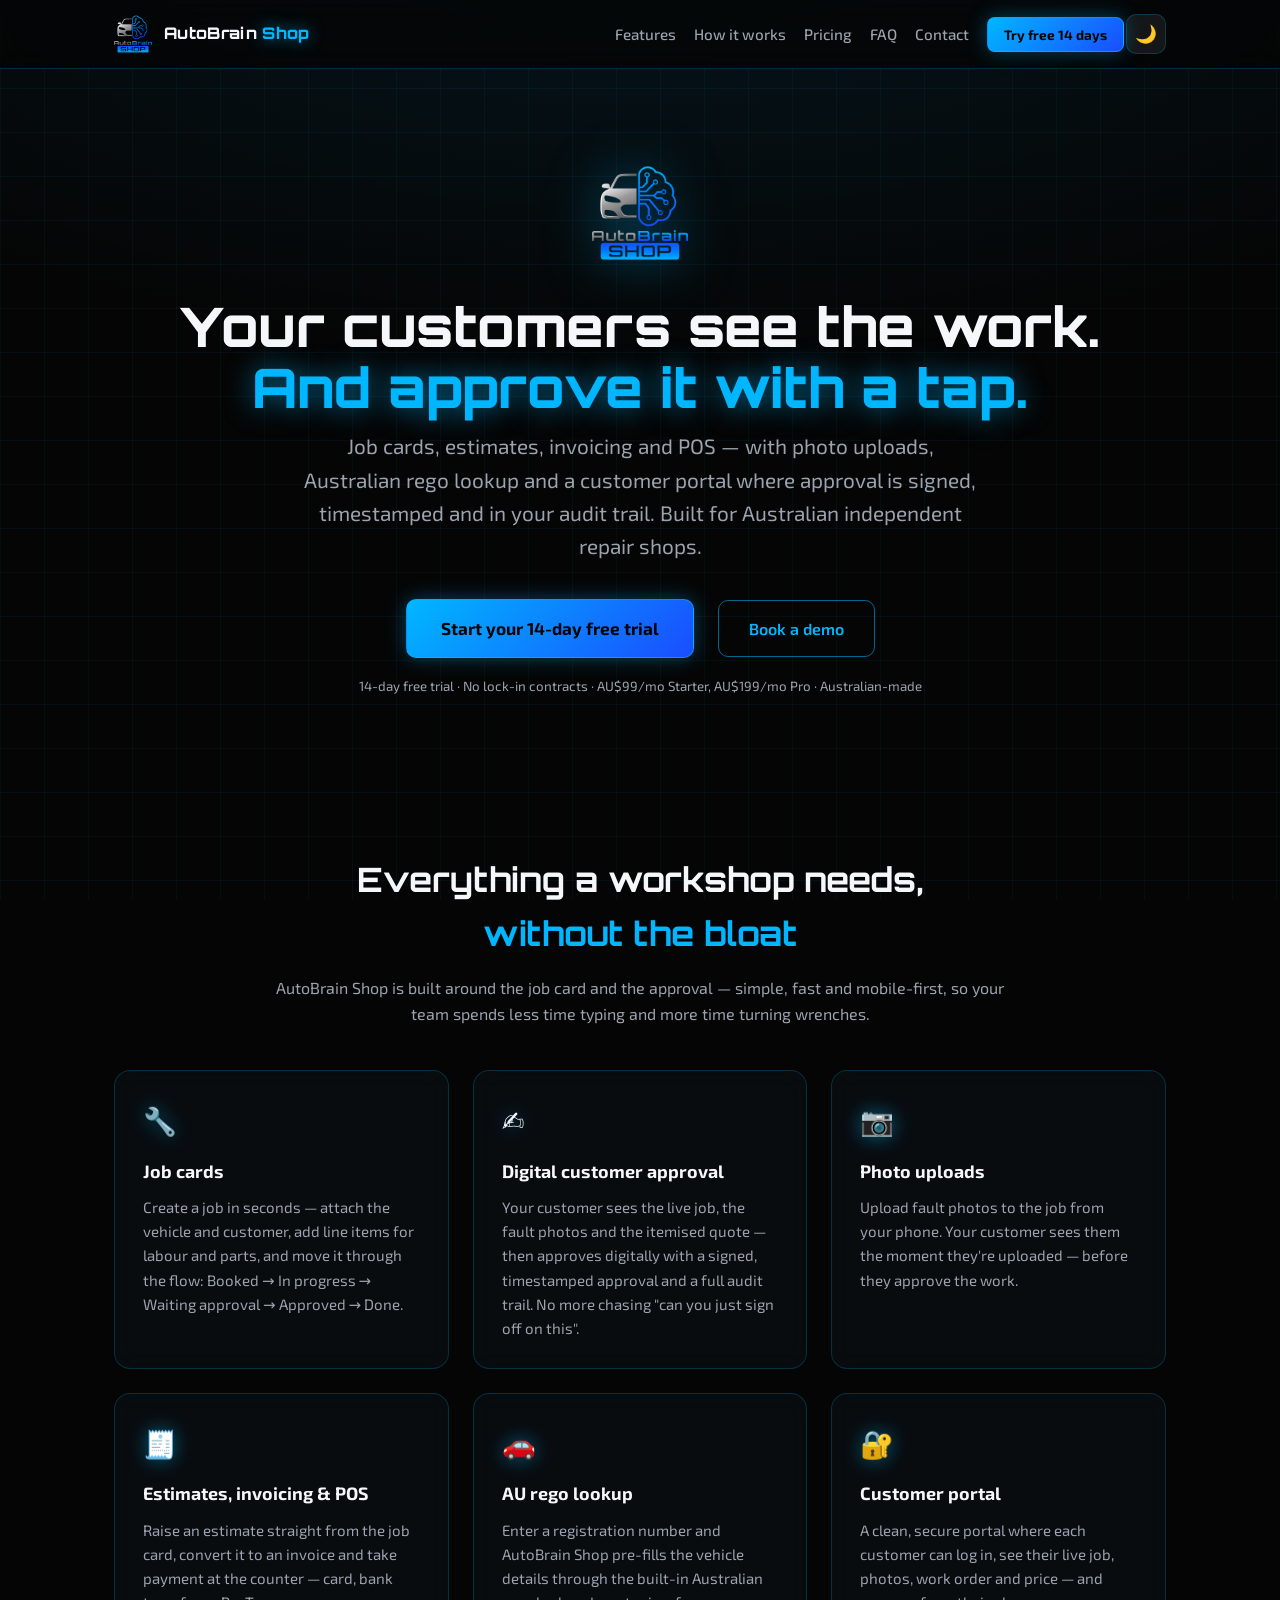
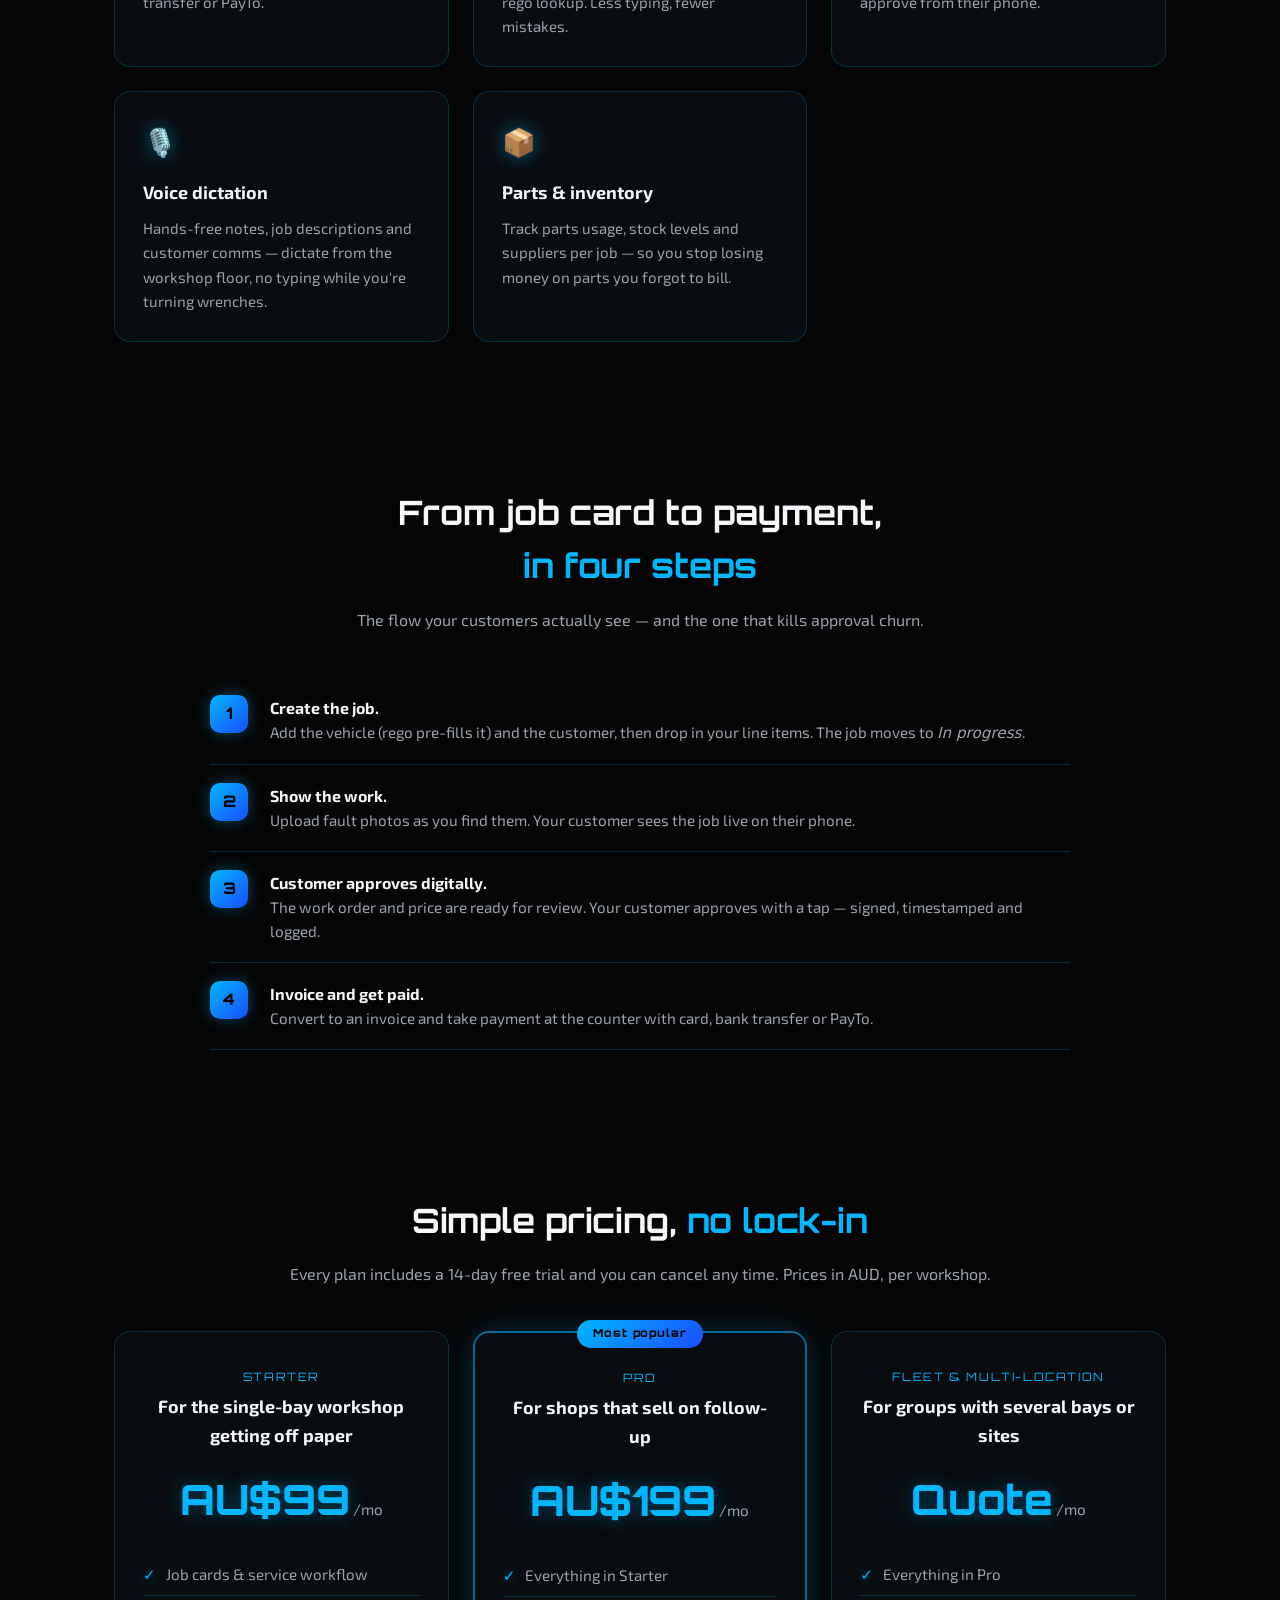
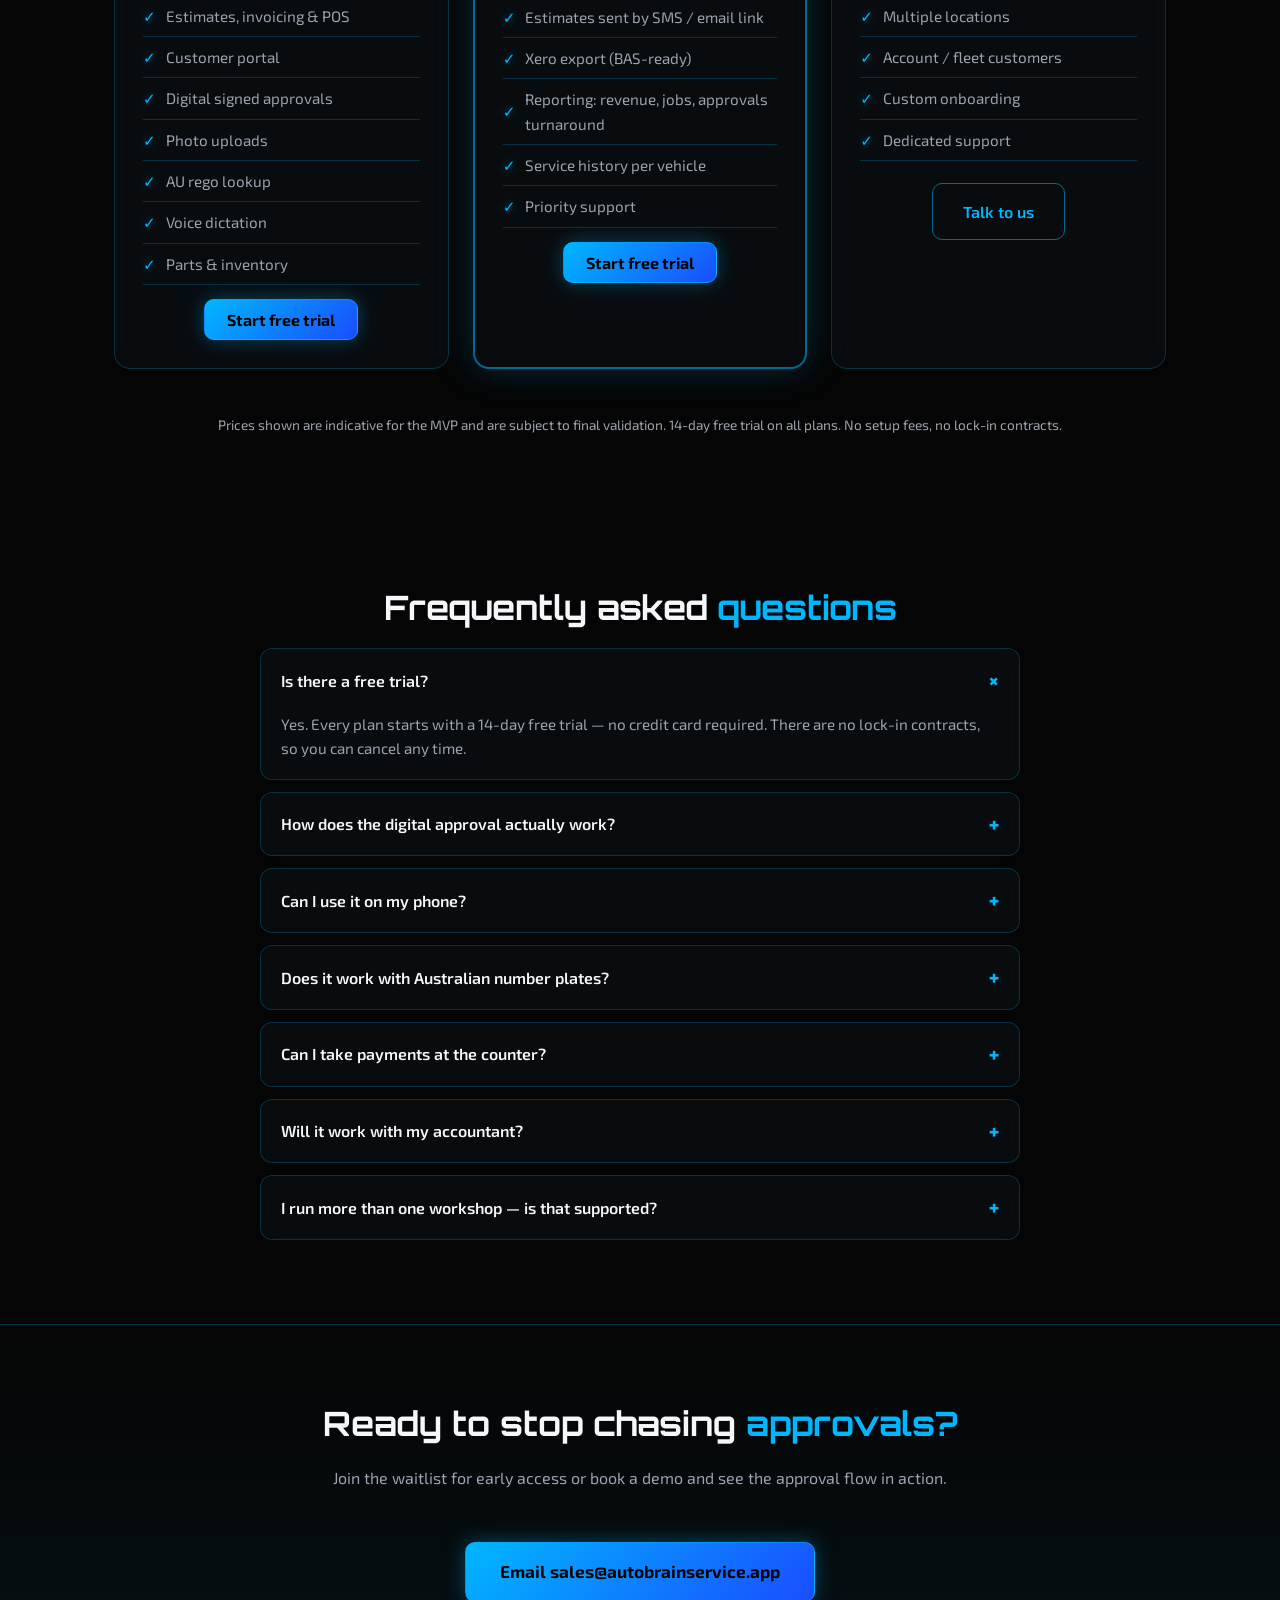
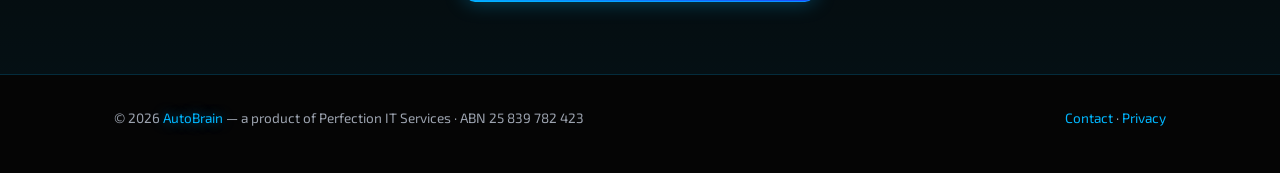
==== commit b5b12e59: "AUT-155: surface dictation + parts & inventory on marketing site" ====
--- a/index.html
+++ b/index.html
@@ -3,8 +3,8 @@
 <head>
 <meta charset="UTF-8">
 <meta name="viewport" content="width=device-width, initial-scale=1.0">
-<title>AutoBrain Shop — Workshop Software with Digital Customer Approval</title>
-<meta name="description" content="The workshop app where your customers see the work and approve it with a tap. Job cards, invoicing, POS, photo uploads, Australian rego lookup and a customer portal with digital signed approval. Made for Australian independent repair shops.">
+<title>AutoBrain Shop — Workshop Software for Mechanics</title>
+<meta name="description" content="Workshop software for Australian mechanics: job cards, invoicing, POS, photo uploads, AU rego lookup and digital customer approval.">
 <meta name="robots" content="index, follow, max-image-preview:large">
 <meta name="theme-color" content="#050505">
 <link rel="icon" type="image/png" href="assets/logo.png">
@@ -17,32 +17,36 @@
 <meta name="twitter:description" content="The workshop app where your customers see the work and approve it with a tap.">
 <link rel="canonical" href="https://shop.autobrainservice.app/">
 <meta property="og:url" content="https://shop.autobrainservice.app/">
-<meta property="og:image" content="https://autobrainservice.app/assets/og-image.png">
+<meta property="og:image" content="https://shop.autobrainservice.app/assets/og-shop.png">
 <meta property="og:image:width" content="1200">
 <meta property="og:image:height" content="630">
-<meta name="twitter:image" content="https://autobrainservice.app/assets/og-image.png">
+<meta name="twitter:image" content="https://shop.autobrainservice.app/assets/og-shop.png">
+<link rel="preconnect" href="https://fonts.googleapis.com">
+<link rel="preconnect" href="https://fonts.gstatic.com" crossorigin>
+<link href="https://fonts.googleapis.com/css2?family=Orbitron:wght@500;700;800&family=Exo+2:wght@400;500;600;700&display=swap" rel="stylesheet">
 <script type="application/ld+json">
 {
   "@context": "https://schema.org",
   "@graph": [
     {
       "@type": "Organization",
-      "@id": "#org",
+      "@id": "https://shop.autobrainservice.app/#org",
       "name": "AutoBrain Shop",
-      "url": "#",
-      "logo": { "@type": "ImageObject", "url": "assets/logo.png" },
-      "email": "sales@autobrainservice.app"
+      "url": "https://shop.autobrainservice.app/",
+      "logo": { "@type": "ImageObject", "url": "https://shop.autobrainservice.app/assets/logo.png" },
+      "email": "sales@autobrainservice.app",
+      "sameAs": ["https://github.com/CannonFodder151/autobrain", "https://www.facebook.com/people/AutoBrain/61593071546666/"]
     },
     {
       "@type": "WebSite",
-      "@id": "#website",
-      "url": "#",
+      "@id": "https://shop.autobrainservice.app/#website",
+      "url": "https://shop.autobrainservice.app/",
       "name": "AutoBrain Shop",
-      "publisher": { "@id": "#org" }
+      "publisher": { "@id": "https://shop.autobrainservice.app/#org" }
     },
     {
       "@type": "SoftwareApplication",
-      "@id": "#software",
+      "@id": "https://shop.autobrainservice.app/#software",
       "name": "AutoBrain Shop",
       "applicationCategory": "BusinessApplication",
       "operatingSystem": "Web",
@@ -53,39 +57,69 @@
       ]
     },
     {
+      "@type": "LocalBusiness",
+      "@id": "https://shop.autobrainservice.app/#localbusiness",
+      "name": "AutoBrain Shop",
+      "url": "https://shop.autobrainservice.app/",
+      "email": "sales@autobrainservice.app",
+      "description": "Workshop management software for Australian independent repair shops: job cards, estimates, invoicing, POS, digital customer approval and AU rego lookup.",
+      "knowsAbout": ["workshop management software", "auto repair shop software", "mechanic software Australia", "digital customer approval", "AU rego lookup", "job card software"],
+      "areaServed": { "@type": "Country", "name": "Australia" }
+    },
+    {
+      "@type": "BreadcrumbList",
+      "itemListElement": [
+        { "@type": "ListItem", "position": 1, "name": "Home", "item": "https://shop.autobrainservice.app/" }
+      ]
+    },
+    {
       "@type": "FAQPage",
-      "@id": "#faq",
+      "@id": "https://shop.autobrainservice.app/#faq",
       "mainEntity": [
         {
           "@type": "Question",
           "name": "Is there a free trial?",
-          "acceptedAnswer": { "@type": "Answer", "text": "Yes. Every plan starts with a 14-day free trial and there are no lock-in contracts." }
-        },
-        {
-          "@type": "Question",
-          "name": "How does the customer approval work?",
-          "acceptedAnswer": { "@type": "Answer", "text": "When a job is ready, your customer logs into a secure portal, sees the fault photos and the itemised work order with price, and approves it digitally with a signed, timestamped approval that is kept in your audit trail." }
-        },
-        {
-          "@type": "Question",
-          "name": "Does it work with Australian number plates?",
-          "acceptedAnswer": { "@type": "Answer", "text": "Yes. Enter a registration number and AutoBrain Shop pre-fills the vehicle details via the built-in Australian rego lookup." }
+          "acceptedAnswer": { "@type": "Answer", "text": "Yes. Every plan starts with a 14-day free trial — no credit card required. There are no lock-in contracts, so you can cancel any time." }
+        },
+        {
+          "@type": "Question",
+          "name": "How does the digital customer approval work?",
+          "acceptedAnswer": { "@type": "Answer", "text": "When a job is ready, your customer logs into the portal and sees the fault photos and itemised work order with the price. They approve with a tap. The approval is signed, timestamped and kept in the job's audit trail — so you're covered before you start the work." }
+        },
+        {
+          "@type": "Question",
+          "name": "Does AutoBrain Shop work with Australian number plates?",
+          "acceptedAnswer": { "@type": "Answer", "text": "Yes. Type a registration number and the vehicle details are pre-filled via the built-in Australian rego lookup — less typing, fewer mistakes at the counter." }
         },
         {
           "@type": "Question",
           "name": "Can I take payments at the counter?",
-          "acceptedAnswer": { "@type": "Answer", "text": "Yes. Convert any estimate into an invoice and take payment by card, bank transfer or PayTo at the counter." }
+          "acceptedAnswer": { "@type": "Answer", "text": "Yes. Convert any estimate into an invoice and take payment at the counter by card, bank transfer or PayTo." }
+        },
+        {
+          "@type": "Question",
+          "name": "Does it work for mobile mechanics and auto electricians?",
+          "acceptedAnswer": { "@type": "Answer", "text": "Yes. AutoBrain Shop is mobile-first — works on phones and tablets for mobile mechanics, auto electricians, tyre fiters and any on-site repairer. The customer portal is optimised for phones too." }
+        },
+        {
+          "@type": "Question",
+          "name": "Will it integrate with my existing workshop tools?",
+          "acceptedAnswer": { "@type": "Answer", "text": "The Pro plan includes Xero export (BAS-ready) and SMS / email links for estimates. We are expanding integrations based on workshop feedback — contact sales@autobrainservice.app to request a specific integration." }
+        },
+        {
+          "@type": "Question",
+          "name": "Is AutoBrain Shop made in Australia?",
+          "acceptedAnswer": { "@type": "Answer", "text": "Yes. AutoBrain is built by Perfection IT Services (ABN 25 839 782 423) in Australia. The rego lookup, pricing in AUD, ABN display and BAS-ready Xero export are all built for Australian workshops from day one." }
         }
       ]
     }
   ]
 }
 </script>
-<link rel="preconnect" href="https://fonts.googleapis.com">
-<link rel="preconnect" href="https://fonts.gstatic.com" crossorigin>
-<link href="https://fonts.googleapis.com/css2?family=Orbitron:wght@500;700;800&family=Exo+2:wght@400;500;600;700&display=swap" rel="stylesheet">
+<link rel="canonical" href="https://shop.autobrainservice.app/">
 <link rel="stylesheet" href="styles.css">
 <link rel="alternate" hreflang="en-AU" href="https://shop.autobrainservice.app/">
+<link rel="alternate" hreflang="x-default" href="https://shop.autobrainservice.app/">
 </head>
 <body>
 
@@ -150,6 +184,14 @@
         <span class="icon">🔐</span><h3>Customer portal</h3>
         <p>A clean, secure portal where each customer can log in, see their live job, photos, work order and price — and approve from their phone.</p>
       </div>
+      <div class="card">
+        <span class="icon">🎙️</span><h3>Voice dictation</h3>
+        <p>Hands-free notes, job descriptions and customer comms — dictate from the workshop floor, no typing while you're turning wrenches.</p>
+      </div>
+      <div class="card">
+        <span class="icon">📦</span><h3>Parts &amp; inventory</h3>
+        <p>Track parts usage, stock levels and suppliers per job — so you stop losing money on parts you forgot to bill.</p>
+      </div>
     </div>
   </div>
 </section>
@@ -183,6 +225,8 @@
           <li>Digital signed approvals</li>
           <li>Photo uploads</li>
           <li>AU rego lookup</li>
+          <li>Voice dictation</li>
+          <li>Parts &amp; inventory</li>
         </ul>
         <a class="cta" href="#contact">Start free trial</a>
       </div>
